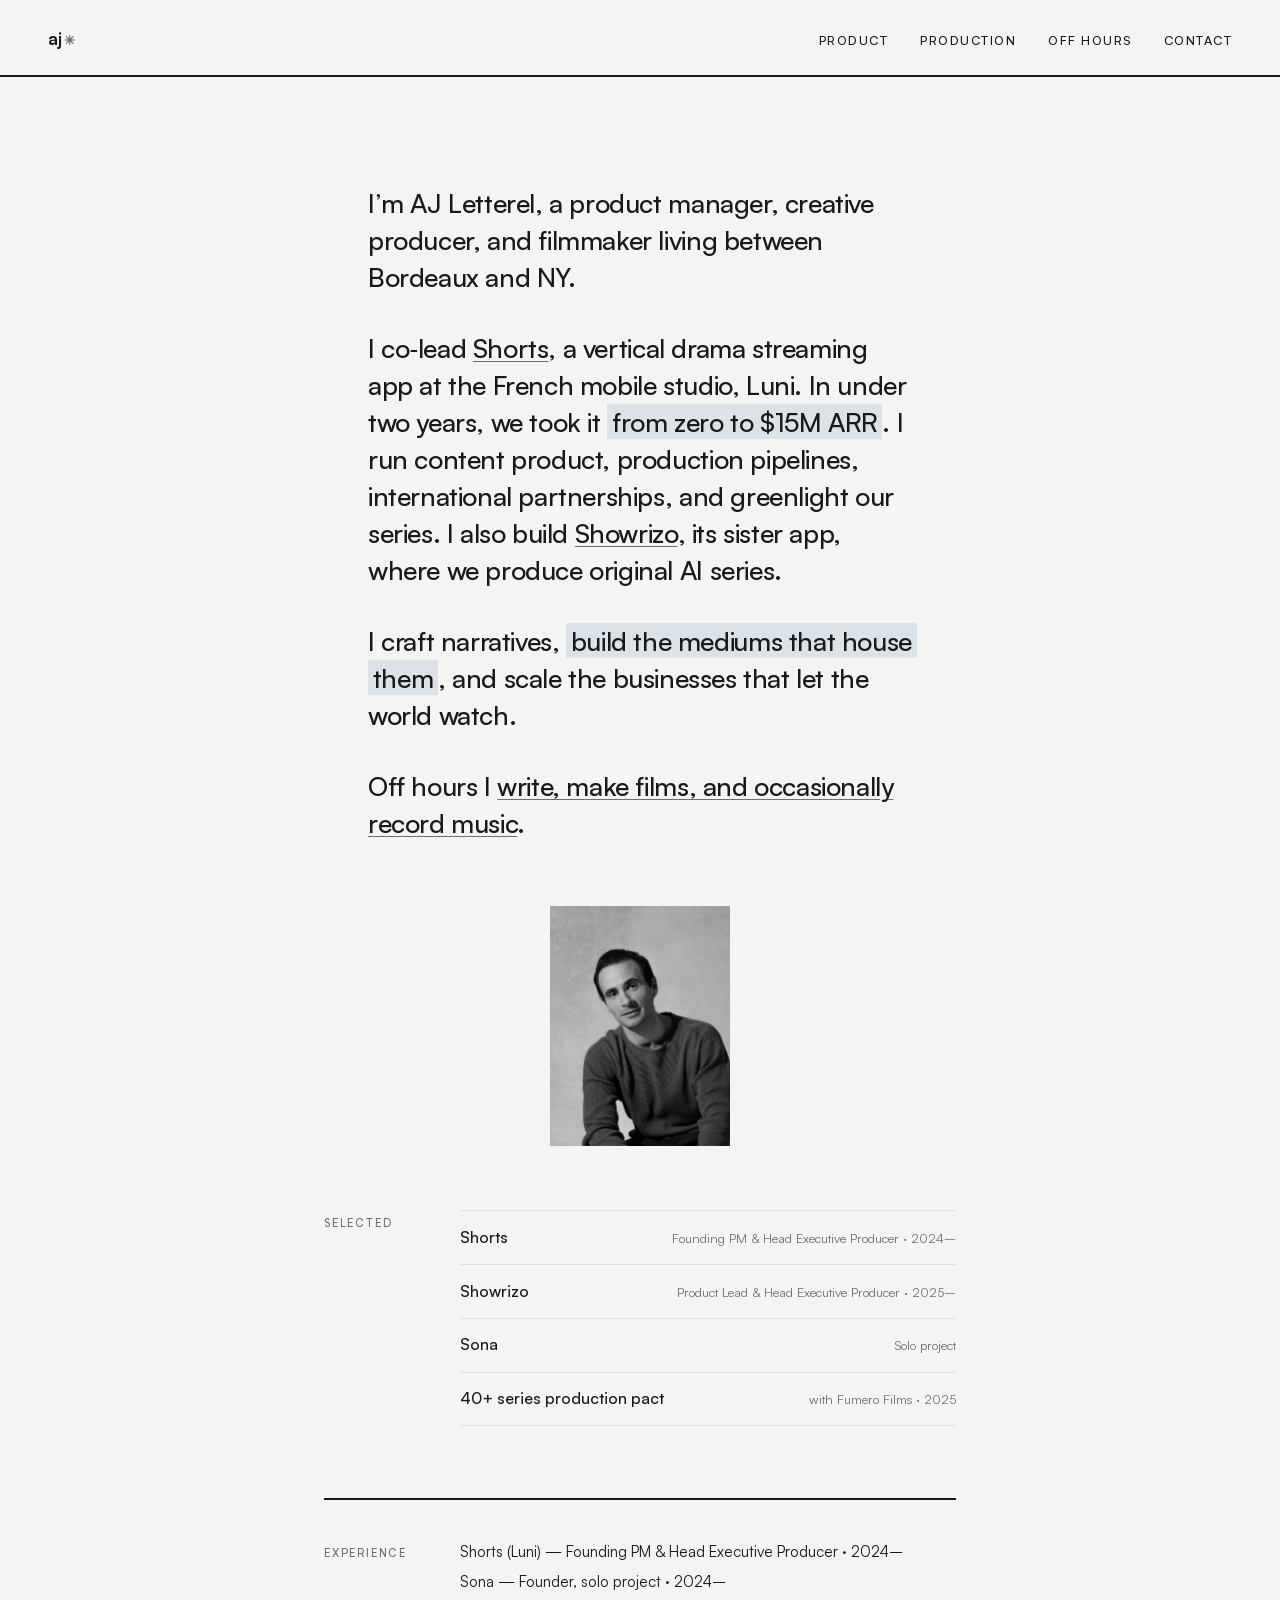
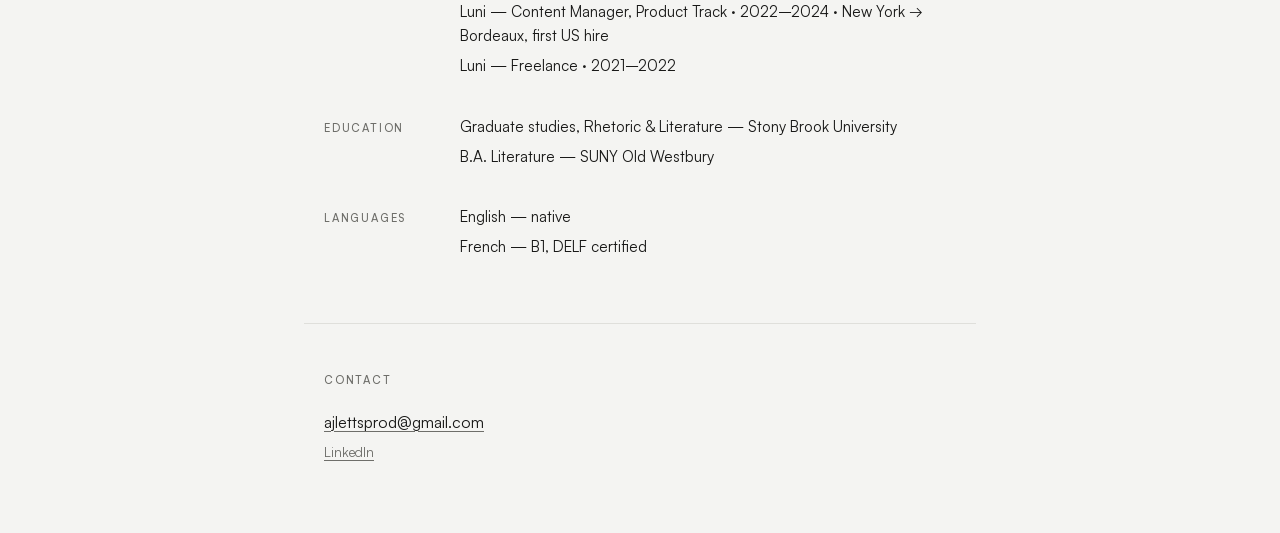
==== Site/index.html @ f560f4b5 "Add files via upload" ====
<!DOCTYPE html>
<html lang="en">
<head>
  <meta charset="UTF-8">
  <meta name="viewport" content="width=device-width, initial-scale=1.0">
  <title>AJ Letterel — Product &amp; Production</title>
  <meta name="description" content="AJ Letterel is a product manager and creative producer building streaming apps and producing the stories inside them.">
  <link rel="preconnect" href="https://fonts.googleapis.com">
  <link rel="preconnect" href="https://fonts.gstatic.com" crossorigin>
  <link href="https://fonts.googleapis.com/css2?family=Hanken+Grotesk:ital,wght@0,400;0,500;1,400&display=swap" rel="stylesheet">
  <link rel="stylesheet" href="style.css">
</head>
<body>

  <nav class="nav">
    <a class="mark" href="index.html" aria-label="Home">aj<span class="mark-star">&#10035;</span></a>
    <div class="nav-links">
      <a href="product.html">Product</a>
      <a href="production.html">Production</a>
      <a href="off-hours.html">Off Hours</a>
      <a href="#contact">Contact</a>
    </div>
  </nav>

  <main class="page">

    <header class="intro">
        <p class="intro-p">
          I&rsquo;m AJ Letterel, a product manager, creative producer,
          and filmmaker living between Bordeaux and NY.
        </p>
        <p class="intro-p">
          I co&#8209;lead <a href="shorts.html" class="inline-link">Shorts</a>,
          a vertical drama streaming app at the French mobile studio, Luni.
          In under two years, we took it <span class="hl">from zero to
          $15M ARR</span>. I run content product, production pipelines,
          international partnerships, and greenlight our series. I also build
          <a href="product.html" class="inline-link">Showrizo</a>, its
          sister app, where we produce original AI series.
        </p>
        <p class="intro-p">
          I craft narratives, <span class="hl">build the mediums that house
          them</span>, and scale the businesses that let the world watch.
        </p>
        <p class="intro-p">
          Off hours I <a href="off-hours.html" class="inline-link">write,
          make films, and occasionally record music</a>.
        </p>
      </header>

    <figure class="portrait">
      <img src="aj_headshot.png" alt="Photobooth-style portrait of AJ Letterel" width="180" height="220">
    </figure>

    <section class="labeled" aria-label="Selected work">
      <h2 class="side-label">Selected</h2>
      <ul class="index-list">
        <li>
          <a href="shorts.html" class="index-row">
            <span class="index-title">Shorts</span>
            <span class="index-meta">Founding PM &amp; Head Executive Producer &middot; 2024&ndash;</span>
          </a>
        </li>
        <li>
          <a href="product.html" class="index-row">
            <span class="index-title">Showrizo</span>
            <span class="index-meta">Product Lead &amp; Head Executive Producer &middot; 2025&ndash;</span>
          </a>
        </li>
        <li>
          <a href="product.html" class="index-row">
            <span class="index-title">Sona</span>
            <span class="index-meta">Solo project</span>
          </a>
        </li>
        <li>
          <a href="production.html" class="index-row">
            <span class="index-title">40+ series production pact</span>
            <span class="index-meta">with Fumero Films &middot; 2025</span>
          </a>
        </li>
      </ul>
    </section>

    <section class="details" aria-label="Details">
      <div class="labeled">
        <h2 class="side-label">Experience</h2>
        <div>
          <p class="detail-line">Shorts (Luni) &mdash; Founding PM &amp; Head Executive Producer &middot; 2024&ndash;</p>
          <p class="detail-line">Sona &mdash; Founder, solo project &middot; 2024&ndash;</p>
          <p class="detail-line">Luni &mdash; Content Manager, Product Track &middot; 2022&ndash;2024 &middot; New York &rarr; Bordeaux, first US hire</p>
          <p class="detail-line">Luni &mdash; Freelance &middot; 2021&ndash;2022</p>
        </div>
      </div>
      <div class="labeled">
        <h2 class="side-label">Education</h2>
        <div>
          <p class="detail-line">Graduate studies, Rhetoric &amp; Literature &mdash; Stony Brook University</p>
          <p class="detail-line">B.A. Literature &mdash; SUNY Old Westbury</p>
        </div>
      </div>
      <div class="labeled">
        <h2 class="side-label">Languages</h2>
        <div>
          <p class="detail-line">English &mdash; native</p>
          <p class="detail-line">French &mdash; B1, DELF certified</p>
        </div>
      </div>
    </section>

  </main>

  <footer class="footer" id="contact">
    <p class="kicker">Contact</p>
    <p class="footer-line">
      <a href="mailto:ajlettsprod@gmail.com" class="inline-link">ajlettsprod@gmail.com</a>
    </p>
    <p class="footer-line footer-sub">
      <a href="https://www.linkedin.com/in/ajletts" class="inline-link">LinkedIn</a>
    </p>
  </footer>

</body>
</html>
---- Site/style.css ----
/* ————————————————————————————————
   AJ — portfolio
   Type: Satoshi (self-hosted) → Hanken Grotesk → system
   Palette: cream / ink / stone
———————————————————————————————— */

@font-face {
  font-family: 'Satoshi';
  src: url('fonts/Satoshi-Variable.woff2') format('woff2');
  font-weight: 300 900;
  font-display: swap;
}
@font-face {
  font-family: 'Satoshi';
  src: url('fonts/Satoshi-VariableItalic.woff2') format('woff2');
  font-weight: 300 900;
  font-style: italic;
  font-display: swap;
}

:root {
  --cream: #F4F4F2;
  --ink: #191918;
  --stone: #6E6E6A;
  --hairline: #DFDFDB;
  --font: 'Satoshi', 'Hanken Grotesk', -apple-system, 'Helvetica Neue', Arial, sans-serif;
  --measure: 42rem;
  --hl: #DBE2E8;
}

* { box-sizing: border-box; margin: 0; padding: 0; }

html { scroll-behavior: smooth; }
@media (prefers-reduced-motion: reduce) {
  html { scroll-behavior: auto; }
  * { animation: none !important; transition: none !important; }
}

body {
  background: var(--cream);
  color: var(--ink);
  font-family: var(--font);
  font-size: 1rem;
  line-height: 1.6;
  -webkit-font-smoothing: antialiased;
  min-height: 100vh;
  display: flex;
  flex-direction: column;
}

/* ——— Nav ——— */

.nav {
  display: flex;
  justify-content: space-between;
  align-items: baseline;
  padding: 1.6rem clamp(1.25rem, 5vw, 3rem) 1.4rem;
  border-bottom: 2px solid var(--ink);
}

.mark {
  font-weight: 700;
  font-size: 1.05rem;
  letter-spacing: 0.01em;
  text-decoration: none;
  color: var(--ink);
}
.mark-star {
  font-size: 0.8em;
  margin-left: 0.15em;
  color: var(--stone);
}

.nav-links {
  display: flex;
  gap: clamp(1rem, 3vw, 2rem);
}
.nav-links a {
  font-size: 0.78rem;
  font-weight: 500;
  letter-spacing: 0.12em;
  text-transform: uppercase;
  text-decoration: none;
  color: var(--ink);
}
.nav-links a:hover,
.nav-links a:focus-visible,
.nav-links a[aria-current="page"] {
  text-decoration: underline;
  text-decoration-thickness: 2px;
  text-underline-offset: 5px;
}

/* ——— Page ——— */

.page {
  flex: 1;
  width: 100%;
  max-width: var(--measure);
  margin: 0 auto;
  padding: clamp(4rem, 12vh, 8rem) 1.25rem 4rem;
}

.intro { max-width: 34rem; margin: 0 auto; }

.intro-p {
  font-size: clamp(1.35rem, 3.2vw, 1.65rem);
  line-height: 1.4;
  font-weight: 500;
  letter-spacing: -0.015em;
  margin-bottom: 1.3em;
}
.intro-p em { font-style: italic; }

.inline-link {
  color: inherit;
  text-decoration: underline;
  text-decoration-thickness: 1px;
  text-underline-offset: 3px;
  text-decoration-color: var(--stone);
  transition: text-decoration-color 0.15s ease;
}
.inline-link:hover,
.inline-link:focus-visible {
  text-decoration-color: var(--ink);
}

/* ——— Portrait ——— */

.portrait {
  margin: 4rem auto;
  text-align: center;
}
.portrait img {
  display: block;
  margin: 0 auto;
  width: 180px;
  height: auto;
  filter: grayscale(1) contrast(1.05);
  background: var(--hairline);
}
.portrait figcaption {
  margin-top: 0.75rem;
  font-size: 0.7rem;
  letter-spacing: 0.14em;
  text-transform: uppercase;
  color: var(--stone);
}

/* ——— Index ——— */

.kicker {
  font-size: 0.7rem;
  font-weight: 500;
  letter-spacing: 0.16em;
  text-transform: uppercase;
  color: var(--stone);
  margin-bottom: 1.25rem;
}

.index { margin-top: 4rem; }

.index-list { list-style: none; }

.index-row {
  display: flex;
  justify-content: space-between;
  align-items: baseline;
  gap: 1rem;
  padding: 0.85rem 0;
  border-top: 1px solid var(--hairline);
  text-decoration: none;
  color: var(--ink);
}
.index-list li:last-child .index-row {
  border-bottom: 1px solid var(--hairline);
}

.index-title {
  font-size: 1rem;
  font-weight: 500;
}
.index-meta {
  font-size: 0.8rem;
  color: var(--stone);
  text-align: right;
  white-space: nowrap;
}
.index-row:hover .index-title,
.index-row:focus-visible .index-title {
  text-decoration: underline;
  text-decoration-thickness: 1px;
  text-underline-offset: 3px;
}

/* ——— Footer ——— */

.footer {
  max-width: var(--measure);
  margin: 0 auto;
  width: 100%;
  padding: 3rem 1.25rem 4rem;
  border-top: 1px solid var(--hairline);
}
.footer-line { font-size: 1rem; margin-bottom: 0.35rem; }
.footer-sub { font-size: 0.85rem; color: var(--stone); }
.footer-loc {
  margin-top: 2.5rem;
  font-size: 0.7rem;
  letter-spacing: 0.16em;
  text-transform: uppercase;
  color: var(--stone);
}

/* ——— Focus ——— */

a:focus-visible {
  outline: 1px solid var(--ink);
  outline-offset: 3px;
}

/* ——— Project pages ——— */

.page-kicker {
  font-size: 0.7rem;
  font-weight: 500;
  letter-spacing: 0.16em;
  text-transform: uppercase;
  color: var(--stone);
  margin-bottom: 3rem;
}

.project {
  padding: 4.5rem 0;
  border-top: 2px solid var(--ink);
}
.project:first-of-type { border-top: none; padding-top: 0; }

.project-head {
  display: flex;
  justify-content: space-between;
  align-items: baseline;
  gap: 1rem;
  flex-wrap: wrap;
  margin-bottom: 0.5rem;
}
.project-title {
  font-size: 1.6rem;
  font-weight: 700;
  letter-spacing: -0.015em;
}
.project-meta {
  font-size: 0.78rem;
  font-weight: 500;
  letter-spacing: 0.1em;
  text-transform: uppercase;
  color: var(--stone);
  white-space: nowrap;
}

.project-dek {
  font-size: 1.05rem;
  color: var(--stone);
  margin-bottom: 2rem;
}

.subhead {
  font-size: 0.7rem;
  font-weight: 500;
  letter-spacing: 0.16em;
  text-transform: uppercase;
  color: var(--stone);
  margin: 2rem 0 0.75rem;
}

.prose p {
  font-size: 1rem;
  line-height: 1.65;
  margin-bottom: 1em;
  max-width: 32rem;
}
.prose .todo {
  background: var(--hairline);
  padding: 0 0.25em;
}

.press-line {
  margin-top: 1.5rem;
  font-size: 0.85rem;
  color: var(--stone);
}

/* ——— Screenshot strips ——— */

.shots {
  display: grid;
  grid-template-columns: repeat(2, 1fr);
  gap: 16px;
  max-width: 22rem;
  margin: 2.5rem 0 3.5rem;
}
.shots .shot:nth-child(2) {
  transform: translateY(1.5rem);
}
.shot {
  aspect-ratio: 9 / 19.5;
  width: 100%;
  object-fit: cover;
  display: block;
  background: var(--hairline);
  border: 1px solid var(--hairline);
  border-radius: 16px;
}
.shot-placeholder {
  aspect-ratio: 9 / 19.5;
  background: var(--hairline);
  border-radius: 6px;
  display: flex;
  align-items: center;
  justify-content: center;
  font-size: 0.65rem;
  letter-spacing: 0.14em;
  text-transform: uppercase;
  color: var(--stone);
}
@media (max-width: 480px) {
  .shots { gap: 8px; }
}

.case-link {
  display: inline-block;
  margin-top: 0.5rem;
  font-size: 0.8rem;
  font-weight: 500;
  letter-spacing: 0.1em;
  text-transform: uppercase;
  color: var(--ink);
  text-decoration: underline;
  text-decoration-thickness: 2px;
  text-underline-offset: 5px;
}

/* ——— Margin-label sections ——— */

.labeled {
  display: grid;
  grid-template-columns: 6.5rem 1fr;
  gap: 2rem;
  align-items: start;
}
.side-label {
  font-size: 0.7rem;
  font-weight: 500;
  letter-spacing: 0.16em;
  text-transform: uppercase;
  color: var(--stone);
  padding-top: 0.45em;
}
@media (max-width: 620px) {
  .labeled { grid-template-columns: 1fr; gap: 0.75rem; }
  .side-label { padding-top: 0; }
}

/* ——— Highlight ——— */

.hl {
  background: var(--hl);
  padding: 0.05em 0.18em;
  box-decoration-break: clone;
  -webkit-box-decoration-break: clone;
}

/* ——— Details (skills / languages / experience) ——— */

.details { margin-top: 4.5rem; border-top: 2px solid var(--ink); padding-top: 2.5rem; }
.details .labeled { margin-bottom: 2.25rem; }
.details .labeled:last-child { margin-bottom: 0; }
.details > .detail-line + .detail-line { margin-top: 0.75rem; }
.details > .kicker { margin-bottom: 1.25rem; }
.detail-line {
  font-size: 0.95rem;
  line-height: 1.6;
  max-width: 30rem;
}
.detail-line + .detail-line { margin-top: 0.35rem; }
.detail-line strong { font-weight: 500; }

.index-coda .index-title {
  font-weight: 400;
  font-style: italic;
  color: var(--stone);
}
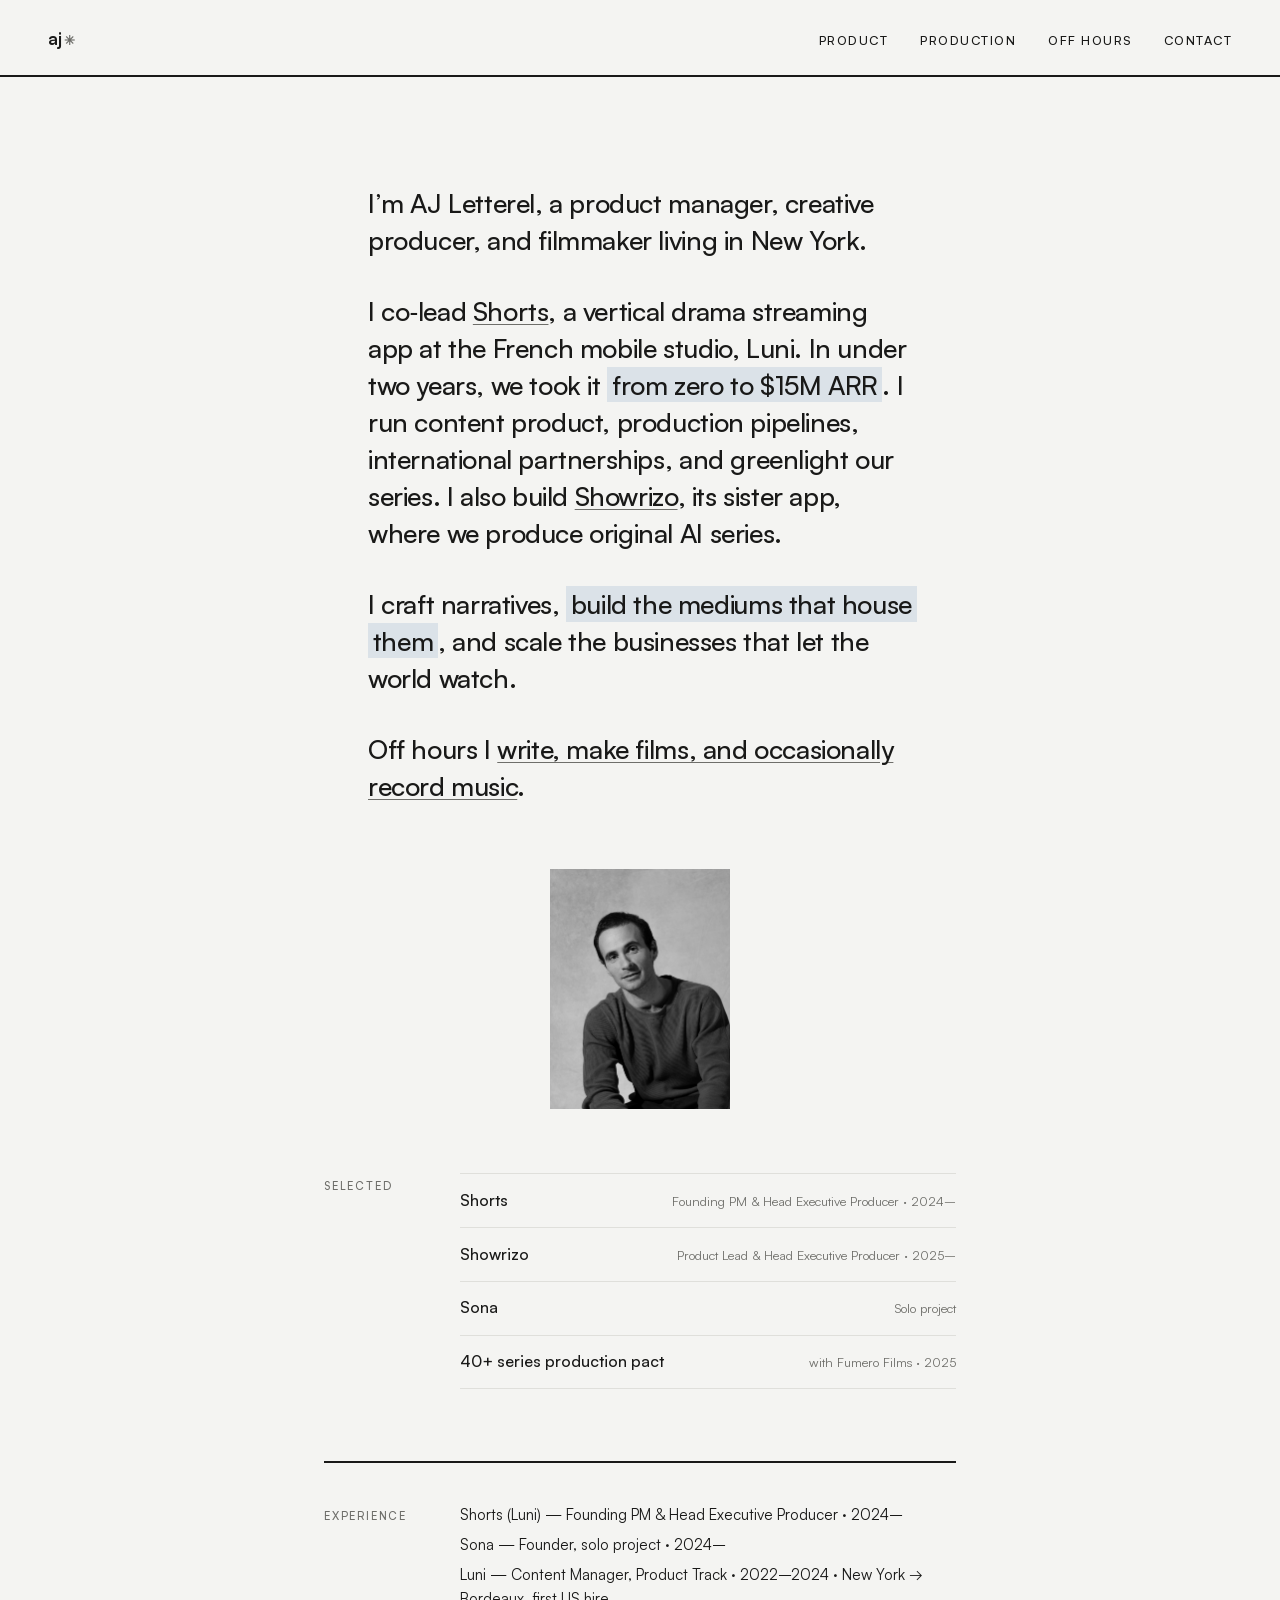
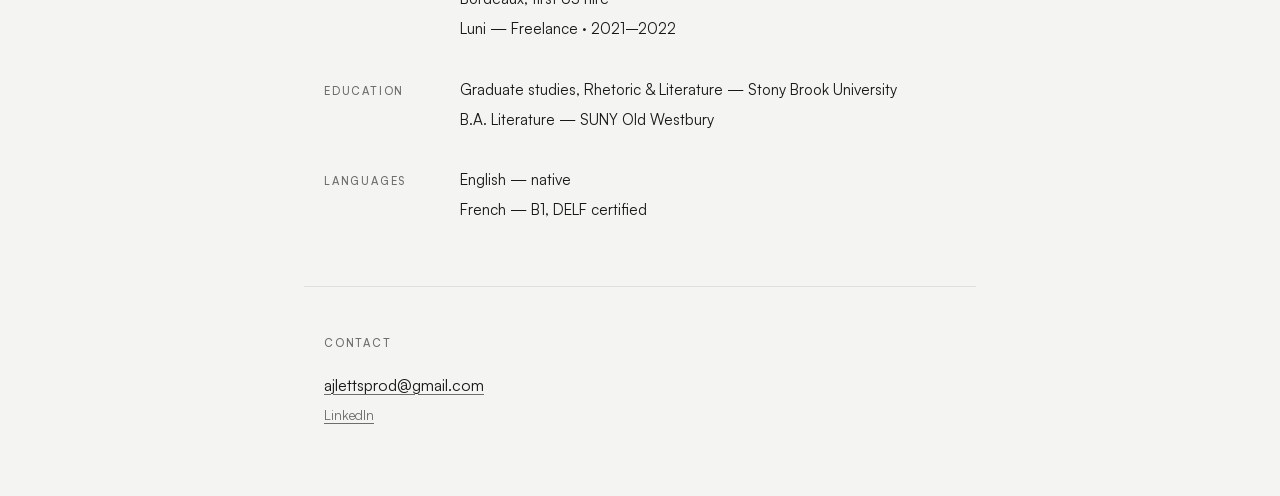
==== commit 110095c8: "Add files via upload" ====
--- a/Site/index.html
+++ b/Site/index.html
@@ -27,7 +27,7 @@
     <header class="intro">
         <p class="intro-p">
           I&rsquo;m AJ Letterel, a product manager, creative producer,
-          and filmmaker living between Bordeaux and NY.
+          and filmmaker living in New York.
         </p>
         <p class="intro-p">
           I co&#8209;lead <a href="shorts.html" class="inline-link">Shorts</a>,
